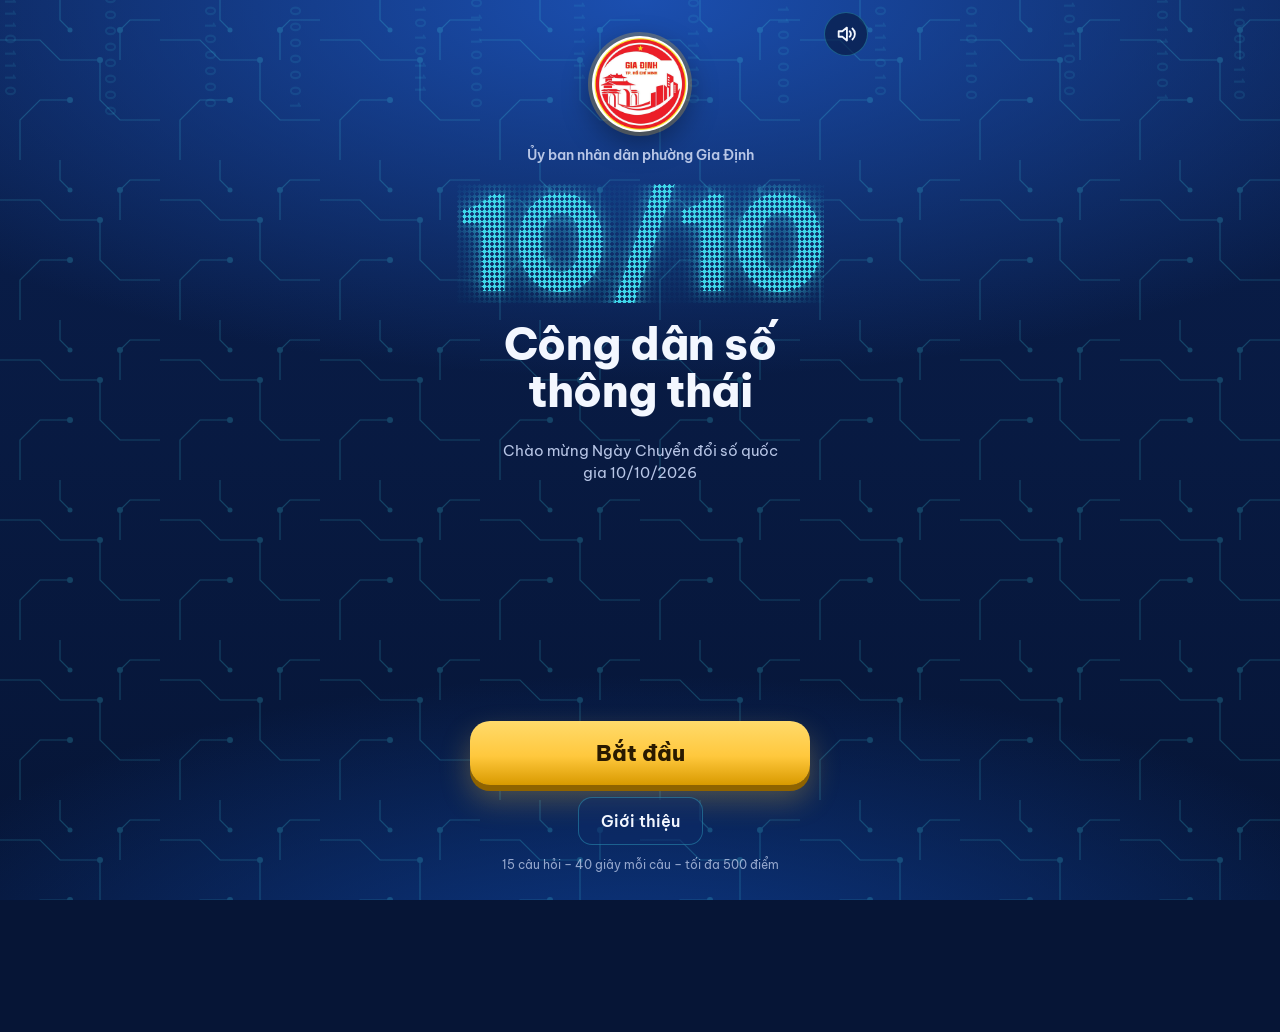
==== index.html @ cd989a14 "Add files via upload" ====
<!DOCTYPE html>
<html lang="vi">
<head>
<meta charset="utf-8">
<meta name="viewport" content="width=device-width, initial-scale=1, viewport-fit=cover">
<title>Công dân số thông thái – Phường Gia Định</title>
<link rel="preconnect" href="https://fonts.googleapis.com">
<link rel="preconnect" href="https://fonts.gstatic.com" crossorigin>
<link href="https://fonts.googleapis.com/css2?family=Be+Vietnam+Pro:wght@400;500;600;700;800&display=swap" rel="stylesheet">
<link rel="stylesheet" href="css/style.css">
</head>
<body>
<div class="bg"><div class="binary" id="binary"></div></div>

<div class="app">
  <button class="sound-btn" id="soundBtn" aria-label="Tắt âm thanh"></button>

  <!-- START -->
  <section class="screen on" id="start" aria-label="Màn hình chờ">
    <div class="start-top">
      <img class="logo" src="[data-uri]" alt="Logo phường Gia Định">
      <p class="org">Ủy ban nhân dân phường Gia Định</p>
      <p class="led-hero" aria-hidden="true">10/10</p>
      <h1 class="title">Công dân số<br>thông thái</h1>
      <p class="welcome">Chào mừng Ngày Chuyển đổi số quốc gia 10/10/2026</p>
    </div>
    <div class="start-actions">
      <button class="btn-main" id="startBtn">Bắt đầu</button>
      <button class="btn-ghost" id="aboutBtn">Giới thiệu</button>
      <p class="foot">15 câu hỏi – 40 giây mỗi câu – tối đa 500 điểm</p>
    </div>
  </section>

  <!-- INTRO -->
  <section class="screen" id="intro" aria-label="Mở đầu">
    <div class="stage" id="introStage"></div>
    <p class="intro-caption" id="introCap"></p>
    <div class="countdown" id="countdown"></div>
  </section>

  <!-- GAME -->
  <section class="screen" id="game" aria-label="Màn hình chơi">
    <div class="topbar">
      <img class="mini-logo" src="[data-uri]" alt="">
      <div class="chip" id="qNum">Câu 1/15</div>
      <button class="chip score" id="scoreChip" aria-label="Xem bảng điểm"></button>
    </div>
    <div class="stage" id="gameStage"></div>
    <div class="tools">
      <button class="life" id="l5050"><b>50:50</b>Bỏ 2 đáp án</button>
      <button class="life" id="lSwap"><svg viewBox="0 0 24 24" fill="none" stroke="currentColor" stroke-width="2" stroke-linecap="round" stroke-linejoin="round"><path d="M4 7h13l-3-3M20 17H7l3 3"/></svg>Đổi câu hỏi</button>
      <button class="life" id="lCns"><svg viewBox="0 0 24 24" fill="none" stroke="currentColor" stroke-width="2" stroke-linecap="round" stroke-linejoin="round"><circle cx="9" cy="8" r="3.5"/><path d="M3 20c0-3.3 2.7-6 6-6s6 2.7 6 6"/><path d="M17 6h4v5h-2l-2 2z"/></svg>Hỏi Tổ CNS</button>
      <div class="timer" id="timer" role="timer" aria-label="Thời gian còn lại">
        <svg viewBox="0 0 64 64"><circle class="track" cx="32" cy="32" r="28"/><circle class="ring" id="ring" cx="32" cy="32" r="28"/></svg>
        <span id="tNum">40</span>
      </div>
    </div>
    <div class="qcard"><p class="qlevel" id="qLevel"></p><p class="qtext" id="qText"></p></div>
    <div class="answers" id="answers"></div>
    <div class="sheet" id="sheet" role="dialog" aria-live="polite">
      <p class="verdict" id="verdict"></p>
      <p class="correct-line" id="correctLine"></p>
      <p class="explain" id="explain"></p>
      <button class="btn-main" id="nextBtn">Câu tiếp theo</button>
    </div>
  </section>

  <!-- END -->
  <section class="screen" id="end" aria-label="Kết quả">
    <div class="stage" id="endStage"></div>
    <h2 class="end-title" id="endTitle"></h2>
    <p class="end-score" id="endScore"></p>
    <p class="end-msg" id="endMsg"></p>
    <div class="end-actions">
      <button class="btn-main" id="againBtn">Chơi lại</button>
      <button class="btn-ghost" id="homeBtn">Về màn hình chính</button>
    </div>
  </section>
</div>

<!-- overlays -->
<div class="overlay" id="aboutOv" role="dialog" aria-modal="true" aria-labelledby="aboutH">
  <div class="panel">
    <h2 id="aboutH">Vì sao có trò chơi này?</h2>
    <p>Ngày 10/10 hằng năm là Ngày Chuyển đổi số quốc gia, theo Quyết định số 505/QĐ-TTg ngày 22/4/2022 của Thủ tướng Chính phủ. Con số 10/10 gợi nhớ hai chữ số 1 và 0 – ngôn ngữ của máy tính.</p>
<p>Hưởng ứng Ngày Chuyển đổi số quốc gia năm 2026, Ủy ban nhân dân phường Gia Định xây dựng trò chơi “Công dân số thông thái” để mỗi người dân có thể vừa chơi vừa học: biết cách dùng VNeID, nộp hồ sơ trực tuyến, thanh toán bằng mã QR và tự bảo vệ mình trước các chiêu lừa đảo trên mạng.</p>
<p>Chuyển đổi số không ở đâu xa – nó bắt đầu từ chính chiếc điện thoại trong tay bạn. Mỗi câu trả lời đúng hôm nay là một bước để trở thành công dân số thông thái.</p>
<p>Nếu cần hỗ trợ cài đặt VNeID hay nộp hồ sơ trực tuyến, bạn hãy liên hệ Tổ công nghệ số cộng đồng tại khu phố hoặc Trung tâm Phục vụ hành chính công phường Gia Định.</p>
<p><b>Chúc bạn chơi vui và chinh phục 500 điểm!</b></p>
    <button class="btn-ghost" data-close="aboutOv">Đóng</button>
  </div>
</div>
<div class="overlay" id="ladderOv" role="dialog" aria-modal="true" aria-label="Bảng điểm">
  <div class="panel"><ol class="ladder" id="ladder" reversed></ol>
    <button class="btn-ghost" id="ladderClose" data-close="ladderOv">Đóng</button></div>
</div>
<div class="overlay" id="hintOv" role="dialog" aria-modal="true" aria-label="Gợi ý của Tổ công nghệ số">
  <div class="panel">
    <div class="hint-wrap"><div class="vol" id="volWrap"></div>
      <div><p class="hint-name">Tổ công nghệ số cộng đồng</p><div class="bubble" id="hintText"></div></div></div>
    <button class="btn-ghost" id="hintClose">Cảm ơn Tổ công nghệ số</button>
  </div>
</div>
<canvas id="fx"></canvas>

<script src="js/main.js"></script>
</body>
</html>
---- css/style.css ----
:root{
  --night:#0A1F4D; --deep:#061536; --stage:#133F91; --card:#0E2A66; --card-2:#143579;
  --cyan:#3FD6E8; --gold:#FFC83D; --gold-deep:#D99A00; --red:#E5484D; --green:#2FBF71;
  --ink:#F3F7FF; --ink-dim:#B8C6E6; --line:rgba(63,214,232,.32);
  --font:"Be Vietnam Pro", "Segoe UI", Roboto, "Helvetica Neue", Arial, sans-serif;
  box-sizing:border-box;
  padding-top:env(safe-area-inset-top,0px); padding-bottom:env(safe-area-inset-bottom,0px);
}
@media (prefers-color-scheme: dark){ :root:not([data-theme="light"]){ --night:#0A1F4D; --deep:#061536; --card:#0E2A66; --ink:#F3F7FF; --ink-dim:#B8C6E6; } }
:root[data-theme="dark"]{ --night:#0A1F4D; --deep:#061536; --card:#0E2A66; --ink:#F3F7FF; --ink-dim:#B8C6E6; }
*,*::before,*::after{box-sizing:border-box}
html{height:100%; scroll-padding-top:env(safe-area-inset-top,0px); background:var(--deep)}
body{height:100%; margin:0; font-family:var(--font); color:var(--ink); background:var(--deep); overflow:hidden; -webkit-tap-highlight-color:transparent}
button{font-family:inherit; color:inherit; cursor:pointer; border:0; background:none}
button:focus-visible{outline:3px solid var(--gold); outline-offset:3px}

/* ---------- background ---------- */
.bg{position:fixed; inset:0; z-index:0; overflow:hidden;
  background:
   radial-gradient(120% 70% at 50% 0%, #1B4FB0 0%, transparent 60%),
   radial-gradient(90% 50% at 50% 110%, #0D3A8A 0%, transparent 70%),
   linear-gradient(180deg, var(--night), var(--deep));}
.bg::before{content:""; position:absolute; inset:0; opacity:.22;
  background-image:url("data:image/svg+xml,%3Csvg xmlns='http://www.w3.org/2000/svg' width='160' height='160' viewBox='0 0 160 160'%3E%3Cg fill='none' stroke='%233FD6E8' stroke-width='1.2'%3E%3Cpath d='M0 40h40l20 20h40M100 60v40l20 20h40M20 160v-40l20-20h30M160 20h-30l-10 10v30M60 0v20l10 10'/%3E%3C/g%3E%3Cg fill='%233FD6E8'%3E%3Ccircle cx='100' cy='60' r='3'/%3E%3Ccircle cx='70' cy='100' r='3'/%3E%3Ccircle cx='120' cy='30' r='3'/%3E%3Ccircle cx='70' cy='30' r='2.5'/%3E%3C/g%3E%3C/svg%3E");
  background-size:160px 160px;}
.binary{position:absolute; inset:0; font-weight:700; color:var(--cyan); opacity:.10; pointer-events:none}
.binary span{position:absolute; top:-10%; font-size:14px; writing-mode:vertical-rl; letter-spacing:6px; animation:fall linear infinite}
@keyframes fall{to{transform:translateY(130vh)}}

/* ---------- shell ---------- */
.app{position:relative; z-index:1; height:100%; max-width:480px; margin:0 auto}
.screen{position:absolute; inset:0; display:flex; flex-direction:column; opacity:0; visibility:hidden; transition:opacity .35s ease, visibility 0s linear .35s}
.screen.on{opacity:1; visibility:visible; transition:opacity .35s ease}
.sound-btn{position:absolute; top:12px; right:12px; z-index:30; width:44px; height:44px; border-radius:50%;
  background:rgba(6,21,54,.6); border:1.5px solid var(--line); display:grid; place-items:center}
.sound-btn svg{width:22px; height:22px}

/* ---------- start ---------- */
#start{align-items:center; text-align:center; padding:28px 22px 22px; justify-content:space-between}
.start-top{display:flex; flex-direction:column; align-items:center; gap:14px; margin-top:8px}
.logo{width:96px; height:96px; border-radius:50%; box-shadow:0 0 0 4px rgba(255,200,61,.25), 0 10px 30px rgba(0,0,0,.4); background:#fff}
.org{font-size:14px; font-weight:600; color:var(--ink-dim); margin:0}
.led-hero{font-weight:800; font-size:clamp(84px, 30vw, 132px); line-height:.9; letter-spacing:-2px; color:var(--cyan);
  text-shadow:0 0 18px rgba(63,214,232,.85), 0 0 46px rgba(63,214,232,.45);
  -webkit-mask-image:radial-gradient(circle, #000 58%, transparent 64%); mask-image:radial-gradient(circle, #000 58%, transparent 64%);
  -webkit-mask-size:5px 5px; mask-size:5px 5px; margin:6px 0 0}
.title{font-size:clamp(32px, 9.5vw, 44px); font-weight:800; line-height:1.08; margin:4px 0 0; letter-spacing:-.5px}
.welcome{font-size:15px; color:var(--ink-dim); margin:10px 0 0; line-height:1.5; max-width:30ch}
.start-actions{width:100%; display:flex; flex-direction:column; gap:12px; align-items:center; margin-bottom:6px}
.btn-main{width:100%; max-width:340px; min-height:64px; border-radius:20px; font-size:22px; font-weight:800; color:#2A1A00;
  background:linear-gradient(180deg, #FFDA6B, var(--gold) 55%, var(--gold-deep)); box-shadow:0 6px 0 #8F6300, 0 14px 30px rgba(255,200,61,.3); transition:transform .1s}
.btn-main:active{transform:translateY(4px); box-shadow:0 2px 0 #8F6300}
.btn-ghost{min-height:48px; padding:0 22px; border-radius:14px; font-size:16px; font-weight:600; color:var(--ink); border:1.5px solid var(--line); background:rgba(14,42,102,.55)}
.foot{font-size:12px; color:var(--ink-dim); opacity:.8; margin:0}

/* ---------- stage ---------- */
.stage{position:relative; overflow:hidden; border-radius:22px; background:linear-gradient(180deg,#0B2560,#123E8F 70%, #0B2A6A);
  box-shadow:inset 0 0 0 1.5px var(--line)}
.led{position:absolute; left:50%; top:7%; transform:translateX(-50%); width:72%; height:44%; border-radius:12px;
  background:#04102B; box-shadow:0 0 0 3px #1E3F86, 0 0 26px rgba(63,214,232,.35); display:flex; flex-direction:column; align-items:center; justify-content:center; gap:2%}
.led::after{content:""; position:absolute; inset:0; border-radius:12px; background-image:radial-gradient(rgba(255,255,255,.07) 1px, transparent 1.4px); background-size:4px 4px}
.led-big{font-weight:800; color:var(--gold); line-height:1; text-shadow:0 0 12px rgba(255,200,61,.8)}
.led-sub{font-weight:600; color:var(--cyan); text-align:center; padding:0 6px; line-height:1.15}
.floor{position:absolute; left:0; right:0; bottom:0; height:26%;
  background:repeating-linear-gradient(90deg, transparent 0 34px, rgba(63,214,232,.45) 34px 36px), linear-gradient(180deg,#0A2a6E,#06173F);
  border-top:2px solid var(--cyan); box-shadow:0 -4px 18px rgba(63,214,232,.35)}
.spot{position:absolute; top:-10%; width:46%; height:120%; background:linear-gradient(180deg, rgba(255,240,190,.20), transparent 75%); filter:blur(2px); pointer-events:none}
.spot-l{left:2%; transform:skewX(8deg)} .spot-r{right:2%; transform:skewX(-8deg)}
.actor{position:absolute; bottom:4%; height:var(--chh); aspect-ratio:120/230}
.actor svg{width:100%; height:100%; display:block; overflow:visible}
.a-citizen{left:12%} .a-host{right:10%}
.a-citizen .chair, .a-citizen .who{position:absolute; inset:0}
.ch .legs-sit{display:none}
.ch.sitting .legs-stand{display:none} .ch.sitting .legs-sit{display:inline}
.ch .arm-right{transform-box:view-box; transform-origin:91px 90px; transition:transform .3s}
.ch .head{transform-box:view-box; transform-origin:60px 70px}
.ch.waving .arm-right{animation:wave .5s ease-in-out infinite alternate}
@keyframes wave{from{transform:rotate(-135deg)} to{transform:rotate(-175deg)}}
.ch.cheer{animation:hop .35s ease-out 2 alternate} .ch.cheer .arm-right{transform:rotate(-165deg)}
@keyframes hop{to{transform:translateY(-6%)}}
.host.nod .head{animation:nod .45s ease-in-out 2 alternate}
@keyframes nod{to{transform:rotate(7deg) translateY(1px)}}
.walker{transform:translateX(-260%)}
.walker.walk{animation:walkin 1.5s cubic-bezier(.3,.7,.4,1) forwards}
@keyframes walkin{0%{transform:translateX(-260%)} 20%{transform:translateX(-200%) translateY(-2%)} 40%{transform:translateX(-140%)} 60%{transform:translateX(-80%) translateY(-2%)} 80%{transform:translateX(-25%)} 100%{transform:translateX(0)}}

/* ---------- intro ---------- */
#intro{padding:70px 14px 20px; justify-content:center; gap:16px}
#intro .stage{height:min(62vh, 520px); --chh:52%}
#intro .led-big{font-size:clamp(46px, 15vw, 72px)} #intro .led-sub{font-size:clamp(12px, 3.6vw, 16px)}
.intro-caption{text-align:center; font-size:17px; font-weight:600; color:var(--ink-dim); min-height:26px; margin:0}
.countdown{position:absolute; inset:0; display:grid; place-items:center; pointer-events:none; z-index:20}
.countdown span{font-size:min(46vw, 220px); font-weight:800; color:var(--gold); text-shadow:0 0 30px rgba(255,200,61,.8), 0 8px 0 #8F6300; animation:pop .75s ease-out forwards}
@keyframes pop{0%{transform:scale(.3); opacity:0} 25%{transform:scale(1.08); opacity:1} 80%{transform:scale(1); opacity:1} 100%{transform:scale(1.3); opacity:0}}

/* ---------- game ---------- */
#game{padding:10px 12px 12px; gap:10px}
.topbar{display:flex; align-items:center; gap:8px; padding-right:52px; min-height:44px}
.mini-logo{width:36px; height:36px; border-radius:50%; background:#fff; flex:none}
.chip{min-height:38px; padding:0 12px; border-radius:12px; display:flex; align-items:center; font-weight:700; font-size:15px; background:rgba(14,42,102,.75); border:1.5px solid var(--line); white-space:nowrap}
.chip.score{color:var(--gold); gap:6px}
.chip.score svg{width:16px; height:16px}
#game .stage{height:clamp(120px, 21vh, 176px); flex:none; --chh:86%}
#game .led{width:46%; height:50%; top:8%} #game .led-big{font-size:clamp(20px, 6vw, 28px)} #game .led-sub{font-size:9px}
#game .a-citizen{left:8%} #game .a-host{right:8%}
.tools{display:flex; align-items:center; gap:8px}
.life{flex:1; min-height:54px; border-radius:14px; background:var(--card); border:1.5px solid var(--line); display:flex; flex-direction:column; align-items:center; justify-content:center; gap:2px; font-size:12px; font-weight:600; color:var(--ink-dim); padding:4px}
.life b{font-size:16px; color:var(--ink)}
.life svg{width:22px; height:22px}
.life:disabled{opacity:.3; cursor:default; filter:grayscale(1)}
.life:not(:disabled):active{transform:scale(.96)}
.timer{position:relative; width:58px; height:58px; flex:none}
.timer svg{width:100%; height:100%; transform:rotate(-90deg)}
.timer circle{fill:none; stroke-width:6}
.timer .track{stroke:rgba(255,255,255,.12)}
.timer .ring{stroke:var(--cyan); stroke-linecap:round; transition:stroke .3s}
.timer.low .ring{stroke:var(--red)}
.timer span{position:absolute; inset:0; display:grid; place-items:center; font-weight:800; font-size:20px}
.timer.low span{color:#FF8A8D}
.qcard{background:linear-gradient(180deg, var(--card-2), var(--card)); border-radius:18px; padding:14px 16px; border:1.5px solid var(--cyan);
  box-shadow:0 0 0 4px rgba(63,214,232,.10), 0 0 22px rgba(63,214,232,.18)}
.qlevel{font-size:13px; font-weight:600; color:var(--cyan); margin:0 0 4px}
.qtext{font-size:clamp(17px, 4.8vw, 20px); font-weight:700; line-height:1.4; margin:0}
.answers{display:flex; flex-direction:column; gap:8px; flex:1; min-height:0; overflow:auto; padding-bottom:4px}
.ans{position:relative; display:flex; align-items:center; gap:10px; text-align:left; min-height:54px; padding:9px 12px; border-radius:14px; background:rgba(14,42,102,.88);
  border:1.5px solid rgba(63,214,232,.45); font-size:clamp(15px, 4.2vw, 17px); font-weight:500; line-height:1.35; transition:background .25s, border-color .25s, opacity .3s}
.ans .key{flex:none; width:32px; height:32px; border-radius:10px; display:grid; place-items:center; font-weight:800; color:var(--gold); background:rgba(255,200,61,.12); border:1.5px solid rgba(255,200,61,.5)}
.ans:not(:disabled):active{transform:scale(.99)}
.ans.pick{background:#7A5600; border-color:var(--gold); animation:pulse .5s ease-in-out infinite alternate}
@keyframes pulse{to{box-shadow:0 0 0 4px rgba(255,200,61,.35)}}
.ans.right{background:#17784A; border-color:#7CF0B3; animation:none}
.ans.wrong{background:#8E2629; border-color:#FF9A9D; animation:none}
.ans.right .key,.ans.wrong .key{color:#fff; border-color:#fff; background:rgba(255,255,255,.15)}
.ans.gone{opacity:.18; text-decoration:line-through}
.ans:disabled{cursor:default}

/* sheet */
.sheet{position:absolute; left:0; right:0; bottom:0; z-index:15; max-height:62%; display:flex; flex-direction:column; gap:10px; padding:18px 18px 20px;
  border-radius:22px 22px 0 0; background:#0B2258; border-top:2px solid var(--cyan); box-shadow:0 -12px 40px rgba(0,0,0,.5);
  transform:translateY(105%); transition:transform .35s cubic-bezier(.2,.8,.2,1)}
.sheet.on{transform:none}
.verdict{display:flex; align-items:center; gap:10px; font-size:22px; font-weight:800; margin:0}
.verdict.ok{color:#7CF0B3} .verdict.no{color:#FF9A9D}
.verdict svg{width:28px; height:28px; flex:none}
.correct-line{margin:0; font-size:15px; color:var(--ink-dim)} .correct-line b{color:var(--ink)}
.sheet>*{flex:none}
.sheet .explain{margin:0; font-size:16px; line-height:1.55; overflow:auto; flex:1 1 auto; min-height:0}
.sheet .btn-main{align-self:center; min-height:56px; font-size:19px}

/* overlays */
.overlay{position:fixed; inset:0; z-index:40; display:grid; place-items:center; padding:20px; background:rgba(3,10,30,.72); backdrop-filter:blur(3px);
  opacity:0; visibility:hidden; transition:opacity .25s, visibility 0s linear .25s}
.overlay.on{opacity:1; visibility:visible; transition:opacity .25s}
.panel{width:100%; max-width:420px; max-height:86%; overflow:auto; background:#0B2258; border:1.5px solid var(--line); border-radius:22px; padding:20px}
.panel h2{margin:0 0 10px; font-size:22px; font-weight:800}
.panel p{margin:0 0 12px; font-size:16px; line-height:1.6; color:var(--ink)}
.panel .btn-ghost{width:100%; margin-top:6px}
.ladder{list-style:none; margin:0; padding:0; display:flex; flex-direction:column; gap:3px}
.ladder li{display:flex; justify-content:space-between; align-items:center; padding:5px 14px; border-radius:10px; font-weight:700; font-size:15px; color:var(--ink-dim); transition:background .4s, color .4s}
.ladder li.done{color:var(--cyan)}
.ladder li.now{background:linear-gradient(90deg, var(--gold), #FFB000); color:#2A1A00; box-shadow:0 0 18px rgba(255,200,61,.5)}
.ladder li.top{font-size:16px}
.ladder .lv{font-size:12px; font-weight:600; opacity:.8}
.hint-wrap{display:flex; align-items:flex-end; gap:10px}
.hint-wrap .vol{width:96px; flex:none}
.bubble{position:relative; background:#fff; color:#0A1F4D; border-radius:16px; padding:12px 14px; font-size:16px; line-height:1.5; font-weight:600; margin-bottom:40px}
.bubble::after{content:""; position:absolute; left:-10px; bottom:16px; border:8px solid transparent; border-right-color:#fff; border-left:0}
.hint-name{font-size:13px; color:var(--cyan); font-weight:700; margin:0 0 4px}

/* end */
#end{align-items:center; text-align:center; padding:56px 22px 26px; justify-content:safe center; gap:14px; overflow-y:auto}
#end .stage{width:100%; height:min(30vh, 260px); --chh:70%; flex:none}
@media (max-height:700px){ #end{padding-top:60px; gap:10px} .end-msg{font-size:15px} }
#end .led-big{font-size:clamp(30px, 9vw, 44px)} #end .led-sub{font-size:12px}
.end-title{font-size:clamp(26px, 7.5vw, 34px); font-weight:800; line-height:1.2; margin:0}
.end-score{font-size:clamp(54px, 18vw, 80px); font-weight:800; color:var(--gold); line-height:1; margin:0; text-shadow:0 0 20px rgba(255,200,61,.5)}
.end-score small{font-size:.32em; color:var(--ink-dim); font-weight:600; margin-left:4px; text-shadow:none}
.end-msg{font-size:16px; line-height:1.55; color:var(--ink-dim); margin:0; max-width:32ch}
.end-actions{width:100%; display:flex; flex-direction:column; align-items:center; gap:10px; margin-top:6px}
#fx{position:fixed; inset:0; z-index:35; pointer-events:none; width:100%; height:100%}
.spark{position:fixed; width:8px; height:8px; background:var(--gold); z-index:36; pointer-events:none; animation:spark .8s ease-out forwards}
@keyframes spark{to{transform:translate(var(--dx), var(--dy)); opacity:0}}

@media (prefers-reduced-motion: reduce){
  .binary span, .ch.waving .arm-right, .ans.pick, .walker.walk, .ch.cheer, .host.nod .head{animation-duration:.01s !important; animation-iteration-count:1 !important}
}
@media (min-height:760px){ #game{gap:12px} .ans{min-height:58px} }
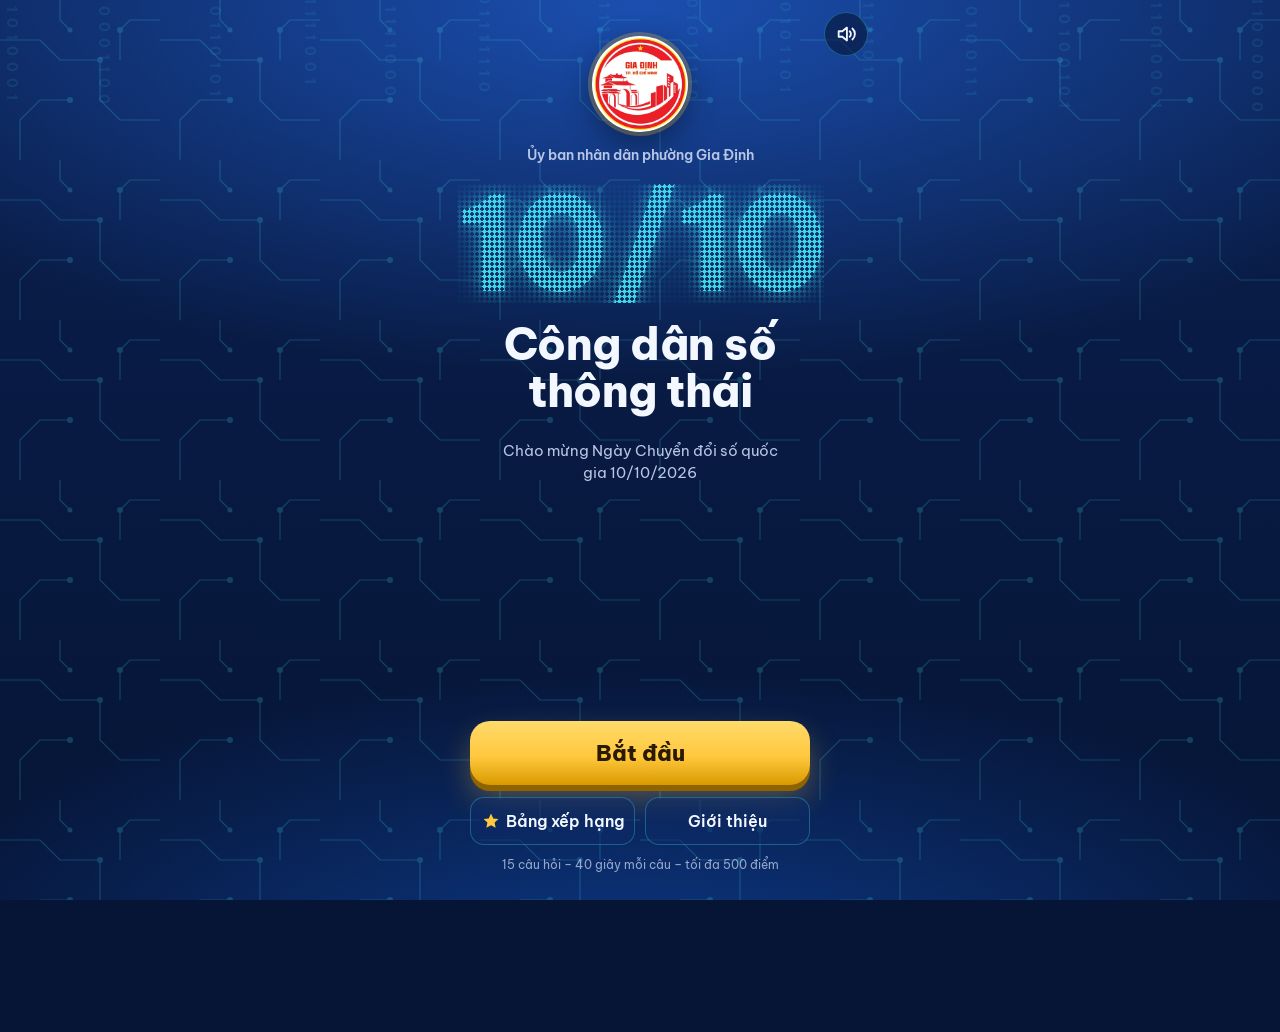
==== commit c47ad828: "Thêm form người chơi, bảng xếp hạng và bộ đếm giờ - Form nhập họ tên, số điện thoại, khu phố (50 khu" ====
--- a/index.html
+++ b/index.html
@@ -26,9 +26,32 @@
     </div>
     <div class="start-actions">
       <button class="btn-main" id="startBtn">Bắt đầu</button>
-      <button class="btn-ghost" id="aboutBtn">Giới thiệu</button>
+      <div class="start-row">
+        <button class="btn-ghost" id="lbBtn"><svg viewBox="0 0 24 24" fill="currentColor" aria-hidden="true"><path d="M12 2l3 6.5 7 .8-5.2 4.8 1.4 7L12 17.6 5.8 21l1.4-7L2 9.3l7-.8z"/></svg>Bảng xếp hạng</button>
+        <button class="btn-ghost" id="aboutBtn">Giới thiệu</button>
+      </div>
       <p class="foot">15 câu hỏi – 40 giây mỗi câu – tối đa 500 điểm</p>
     </div>
+  </section>
+
+  <!-- REGISTER -->
+  <section class="screen" id="reg" aria-label="Thông tin người chơi">
+    <div class="reg-head">
+      <h2 class="reg-title">Thông tin người chơi</h2>
+      <p class="reg-sub">Điền thông tin để ghi tên lên bảng xếp hạng</p>
+    </div>
+    <form class="reg-form" id="regForm" novalidate>
+      <label class="field"><span>Họ và tên</span>
+        <input id="fName" type="text" autocomplete="name" maxlength="50" placeholder="Nhập họ và tên của bạn"></label>
+      <label class="field"><span>Số điện thoại</span>
+        <input id="fPhone" type="tel" inputmode="numeric" autocomplete="tel" placeholder="10 chữ số, bắt đầu bằng 0"></label>
+      <label class="field"><span>Khu phố</span>
+        <select id="fKp"><option value="">Chọn khu phố</option></select></label>
+      <p class="reg-err" id="regErr" role="alert"></p>
+      <p class="reg-privacy">Số điện thoại chỉ dùng để liên hệ khi trao giải. Trên bảng xếp hạng chỉ hiện 3 số cuối.</p>
+      <button class="btn-main" type="submit">Vào chơi</button>
+      <button class="btn-ghost" type="button" id="regBack">Quay lại</button>
+    </form>
   </section>
 
   <!-- INTRO -->
@@ -71,8 +94,14 @@
     <h2 class="end-title" id="endTitle"></h2>
     <p class="end-score" id="endScore"></p>
     <p class="end-msg" id="endMsg"></p>
+    <div class="end-card">
+      <p class="end-who" id="endWho"></p>
+      <p class="end-time"><svg viewBox="0 0 24 24" fill="none" stroke="currentColor" stroke-width="2" stroke-linecap="round" aria-hidden="true"><circle cx="12" cy="13" r="8"/><path d="M12 9v4l2.5 2M9 2h6"/></svg>Tổng thời gian trả lời: <b id="endTime"></b></p>
+      <p class="end-rank" id="endRank"></p>
+    </div>
     <div class="end-actions">
       <button class="btn-main" id="againBtn">Chơi lại</button>
+      <button class="btn-ghost" id="endLbBtn">Xem bảng xếp hạng</button>
       <button class="btn-ghost" id="homeBtn">Về màn hình chính</button>
     </div>
   </section>
@@ -101,8 +130,23 @@
     <button class="btn-ghost" id="hintClose">Cảm ơn Tổ công nghệ số</button>
   </div>
 </div>
+<div class="overlay" id="lbOv" role="dialog" aria-modal="true" aria-labelledby="lbH">
+  <div class="panel lb-panel">
+    <div class="lb-head">
+      <h2 id="lbH">Bảng xếp hạng</h2>
+      <span class="lb-count" id="lbCount"></span>
+    </div>
+    <p class="lb-rule">Điểm cao xếp trên. Bằng điểm thì ai trả lời nhanh hơn xếp trên.</p>
+    <p class="lb-note" id="lbNote"></p>
+    <ol class="lb-list" id="lbList"></ol>
+    <p class="lb-me" id="lbMe"></p>
+    <button class="btn-ghost" data-close="lbOv">Đóng</button>
+  </div>
+</div>
 <canvas id="fx"></canvas>
 
+<script src="js/config.js"></script>
+<script src="js/leaderboard.js"></script>
 <script src="js/main.js"></script>
 </body>
 </html>
--- a/css/style.css
+++ b/css/style.css
@@ -185,3 +185,115 @@
   .binary span, .ch.waving .arm-right, .ans.pick, .walker.walk, .ch.cheer, .host.nod .head{animation-duration:.01s !important; animation-iteration-count:1 !important}
 }
 @media (min-height:760px){ #game{gap:12px} .ans{min-height:58px} }
+
+/* =========================================================
+   NGƯỜI CHƠI + BẢNG XẾP HẠNG
+   ========================================================= */
+:root{ --silver:#DCE6F5; --silver-deep:#94A6C4; --bronze:#F0A868; --bronze-deep:#B8652F; }
+
+/* nút trên màn hình chờ */
+.start-row{display:flex; gap:10px; width:100%; max-width:340px}
+.start-row .btn-ghost{flex:1; padding:0 10px; display:flex; align-items:center; justify-content:center; gap:6px}
+.start-row svg{width:18px; height:18px; color:var(--gold); flex:none}
+
+/* ---------- form người chơi ---------- */
+#reg{padding:64px 22px 22px; gap:18px; overflow-y:auto}
+.reg-head{text-align:center}
+.reg-title{margin:0; font-size:clamp(26px, 7.5vw, 32px); font-weight:800}
+.reg-sub{margin:6px 0 0; font-size:15px; color:var(--ink-dim)}
+.reg-form{display:flex; flex-direction:column; gap:14px; align-items:center}
+.field{width:100%; max-width:380px; display:flex; flex-direction:column; gap:6px}
+.field span{font-size:15px; font-weight:700; color:var(--cyan)}
+.field input,.field select{width:100%; min-height:54px; padding:0 14px; border-radius:14px; font:inherit; font-size:17px; color:var(--ink);
+  background:rgba(14,42,102,.88); border:1.5px solid rgba(63,214,232,.45); outline:none; transition:border-color .2s, box-shadow .2s; -webkit-appearance:none; appearance:none}
+.field select{background-image:url("data:image/svg+xml,%3Csvg xmlns='http://www.w3.org/2000/svg' viewBox='0 0 24 24' fill='none' stroke='%233FD6E8' stroke-width='2.5' stroke-linecap='round'%3E%3Cpath d='M6 9l6 6 6-6'/%3E%3C/svg%3E");
+  background-repeat:no-repeat; background-position:right 14px center; background-size:20px; padding-right:44px}
+.field select option{background:#0B2258; color:var(--ink)}
+.field input::placeholder{color:var(--ink-dim); opacity:.7}
+.field input:focus,.field select:focus{border-color:var(--gold); box-shadow:0 0 0 4px rgba(255,200,61,.2)}
+.field.bad input,.field.bad select{border-color:var(--red); box-shadow:0 0 0 4px rgba(229,72,77,.2)}
+.reg-err{margin:0; min-height:20px; font-size:15px; font-weight:600; color:#FF9A9D; text-align:center}
+.reg-privacy{margin:-6px 0 4px; max-width:380px; font-size:13px; line-height:1.5; color:var(--ink-dim); text-align:center}
+.reg-form .btn-ghost{width:100%; max-width:340px}
+
+/* ---------- thẻ kết quả ---------- */
+.end-card{width:100%; max-width:380px; display:flex; flex-direction:column; gap:6px; padding:12px 14px; border-radius:16px;
+  background:rgba(14,42,102,.75); border:1.5px solid var(--line)}
+.end-card p{margin:0}
+.end-who{font-weight:700; font-size:15px}
+.end-time{display:flex; align-items:center; justify-content:center; gap:6px; font-size:15px; color:var(--ink-dim)}
+.end-time b{color:var(--cyan)}
+.end-time svg{width:18px; height:18px; color:var(--cyan); flex:none}
+.end-rank{font-size:15px; line-height:1.45; color:var(--ink)}
+.end-rank b{color:var(--gold)}
+.end-rank.medal-line{display:flex; align-items:center; justify-content:center; gap:10px; text-align:left}
+.end-rank .medal{width:42px; height:42px}
+
+/* ---------- bảng xếp hạng ---------- */
+.lb-panel{max-width:460px; display:flex; flex-direction:column; max-height:88%; padding:18px 16px}
+.lb-head{display:flex; align-items:center; justify-content:space-between; gap:10px}
+.lb-head h2{margin:0}
+.lb-count{flex:none; display:inline-flex; align-items:center; gap:6px; min-height:34px; padding:0 12px; border-radius:999px;
+  font-size:14px; font-weight:600; color:var(--ink-dim); background:rgba(63,214,232,.12); border:1.5px solid var(--line); white-space:nowrap}
+.lb-count span{font-weight:800; color:var(--cyan)}
+.lb-count svg{width:18px; height:18px; color:var(--cyan)}
+.lb-rule{margin:8px 0 0 !important; font-size:13px !important; color:var(--ink-dim) !important; line-height:1.45 !important}
+.lb-note{margin:4px 0 0 !important; font-size:13px !important; color:var(--gold) !important}
+.lb-note:empty{display:none}
+.lb-list{list-style:none; margin:12px 0 4px; padding:0 2px; display:flex; flex-direction:column; gap:7px; overflow-y:auto; min-height:0; flex:1}
+.lb-empty{padding:26px 10px; text-align:center; color:var(--ink-dim); font-size:15px}
+.lb-row{position:relative; display:grid; grid-template-columns:44px 1fr auto; align-items:center; gap:10px; padding:8px 12px 8px 8px; border-radius:14px;
+  background:rgba(14,42,102,.85); border:1.5px solid rgba(63,214,232,.25); overflow:hidden;
+  animation:lbIn .4s cubic-bezier(.2,.8,.2,1) both; animation-delay:var(--d,0ms)}
+@keyframes lbIn{from{opacity:0; transform:translateY(10px)}}
+.lb-rank{display:grid; place-items:center}
+.lb-rank .num{width:32px; height:32px; border-radius:10px; display:grid; place-items:center; font-weight:800; font-size:15px; color:var(--ink-dim); background:rgba(255,255,255,.06)}
+.lb-info{min-width:0}
+.lb-info p{margin:0 !important}
+.lb-name{font-size:16px !important; font-weight:700; line-height:1.3 !important; white-space:nowrap; overflow:hidden; text-overflow:ellipsis}
+.lb-sub{font-size:13px !important; color:var(--ink-dim) !important; line-height:1.4 !important}
+.lb-score{text-align:right; display:flex; flex-direction:column; align-items:flex-end}
+.lb-score b{font-size:19px; font-weight:800; color:var(--gold); line-height:1.1}
+.lb-score span{font-size:12px; color:var(--ink-dim); font-variant-numeric:tabular-nums}
+.lb-row.me{border-color:var(--cyan); box-shadow:0 0 0 3px rgba(63,214,232,.18)}
+.lb-row.me .lb-name::after{content:" (bạn)"; color:var(--cyan); font-weight:600; font-size:13px}
+.lb-me{margin:6px 0 2px !important; font-size:14px !important; text-align:center; color:var(--cyan) !important}
+.lb-me:empty{display:none}
+
+/* top 3: nền ánh kim + vệt sáng lướt qua */
+.lb-row.top{border-width:1.5px; padding-top:10px; padding-bottom:10px}
+.lb-row.gold{background:linear-gradient(100deg, rgba(255,200,61,.30), rgba(14,42,102,.9) 70%); border-color:var(--gold); box-shadow:0 0 18px rgba(255,200,61,.30)}
+.lb-row.silver{background:linear-gradient(100deg, rgba(220,230,245,.22), rgba(14,42,102,.9) 70%); border-color:var(--silver-deep); box-shadow:0 0 14px rgba(220,230,245,.18)}
+.lb-row.bronze{background:linear-gradient(100deg, rgba(240,168,104,.24), rgba(14,42,102,.9) 70%); border-color:var(--bronze-deep); box-shadow:0 0 14px rgba(240,168,104,.2)}
+.lb-row.gold .lb-name{font-size:17px !important}
+.lb-row.silver .lb-score b{color:var(--silver)} .lb-row.bronze .lb-score b{color:var(--bronze)}
+.lb-row.top::after{content:""; position:absolute; top:0; bottom:0; left:-40%; width:30%; pointer-events:none;
+  background:linear-gradient(100deg, transparent, rgba(255,255,255,.22), transparent); transform:skewX(-18deg);
+  animation:shine 3.6s ease-in-out infinite; animation-delay:calc(var(--d,0ms) + .6s)}
+@keyframes shine{0%{left:-40%} 35%,100%{left:130%}}
+
+/* sao huy chương */
+.medal{position:relative; display:grid; place-items:center; width:42px; height:42px}
+.medal svg{position:absolute; inset:0; width:100%; height:100%; overflow:visible}
+.medal .m-star{stroke-width:2; stroke-linejoin:round}
+.medal .m-shine{fill:none; stroke:#fff; stroke-width:2; stroke-linecap:round; opacity:.55}
+.medal b{position:relative; z-index:1; font-size:14px; font-weight:800; margin-top:3px}
+.medal.gold .m-star{fill:var(--gold); stroke:#FFE9A8} .medal.gold b{color:#5A3B00}
+.medal.gold svg{filter:drop-shadow(0 0 6px rgba(255,200,61,.9)); animation:glowG 1.8s ease-in-out infinite alternate}
+.medal.silver .m-star{fill:var(--silver); stroke:#fff} .medal.silver b{color:#33415C}
+.medal.silver svg{filter:drop-shadow(0 0 5px rgba(220,230,245,.75))}
+.medal.bronze .m-star{fill:var(--bronze); stroke:#FFD2AB} .medal.bronze b{color:#4A2207}
+.medal.bronze svg{filter:drop-shadow(0 0 5px rgba(240,168,104,.75))}
+.medal.gold{animation:bob 2.4s ease-in-out infinite}
+@keyframes glowG{to{filter:drop-shadow(0 0 12px rgba(255,200,61,1))}}
+@keyframes bob{50%{transform:translateY(-2px) rotate(-4deg)}}
+.medal .tw{position:absolute; width:6px; height:6px; background:#fff; clip-path:polygon(50% 0,62% 38%,100% 50%,62% 62%,50% 100%,38% 62%,0 50%,38% 38%);
+  opacity:0; animation:twinkle 2.2s ease-in-out infinite}
+.medal .t1{top:-2px; right:-1px} .medal .t2{bottom:2px; left:-3px; animation-delay:1.1s; width:5px; height:5px}
+.medal.gold .tw{background:#FFF3C4} .medal.bronze .tw{background:#FFE1C7}
+@keyframes twinkle{0%,100%{opacity:0; transform:scale(.3)} 50%{opacity:1; transform:scale(1.2)}}
+
+@media (prefers-reduced-motion: reduce){
+  .lb-row, .lb-row.top::after, .medal, .medal svg, .medal .tw{animation:none !important}
+  .medal .tw{opacity:.8}
+}
